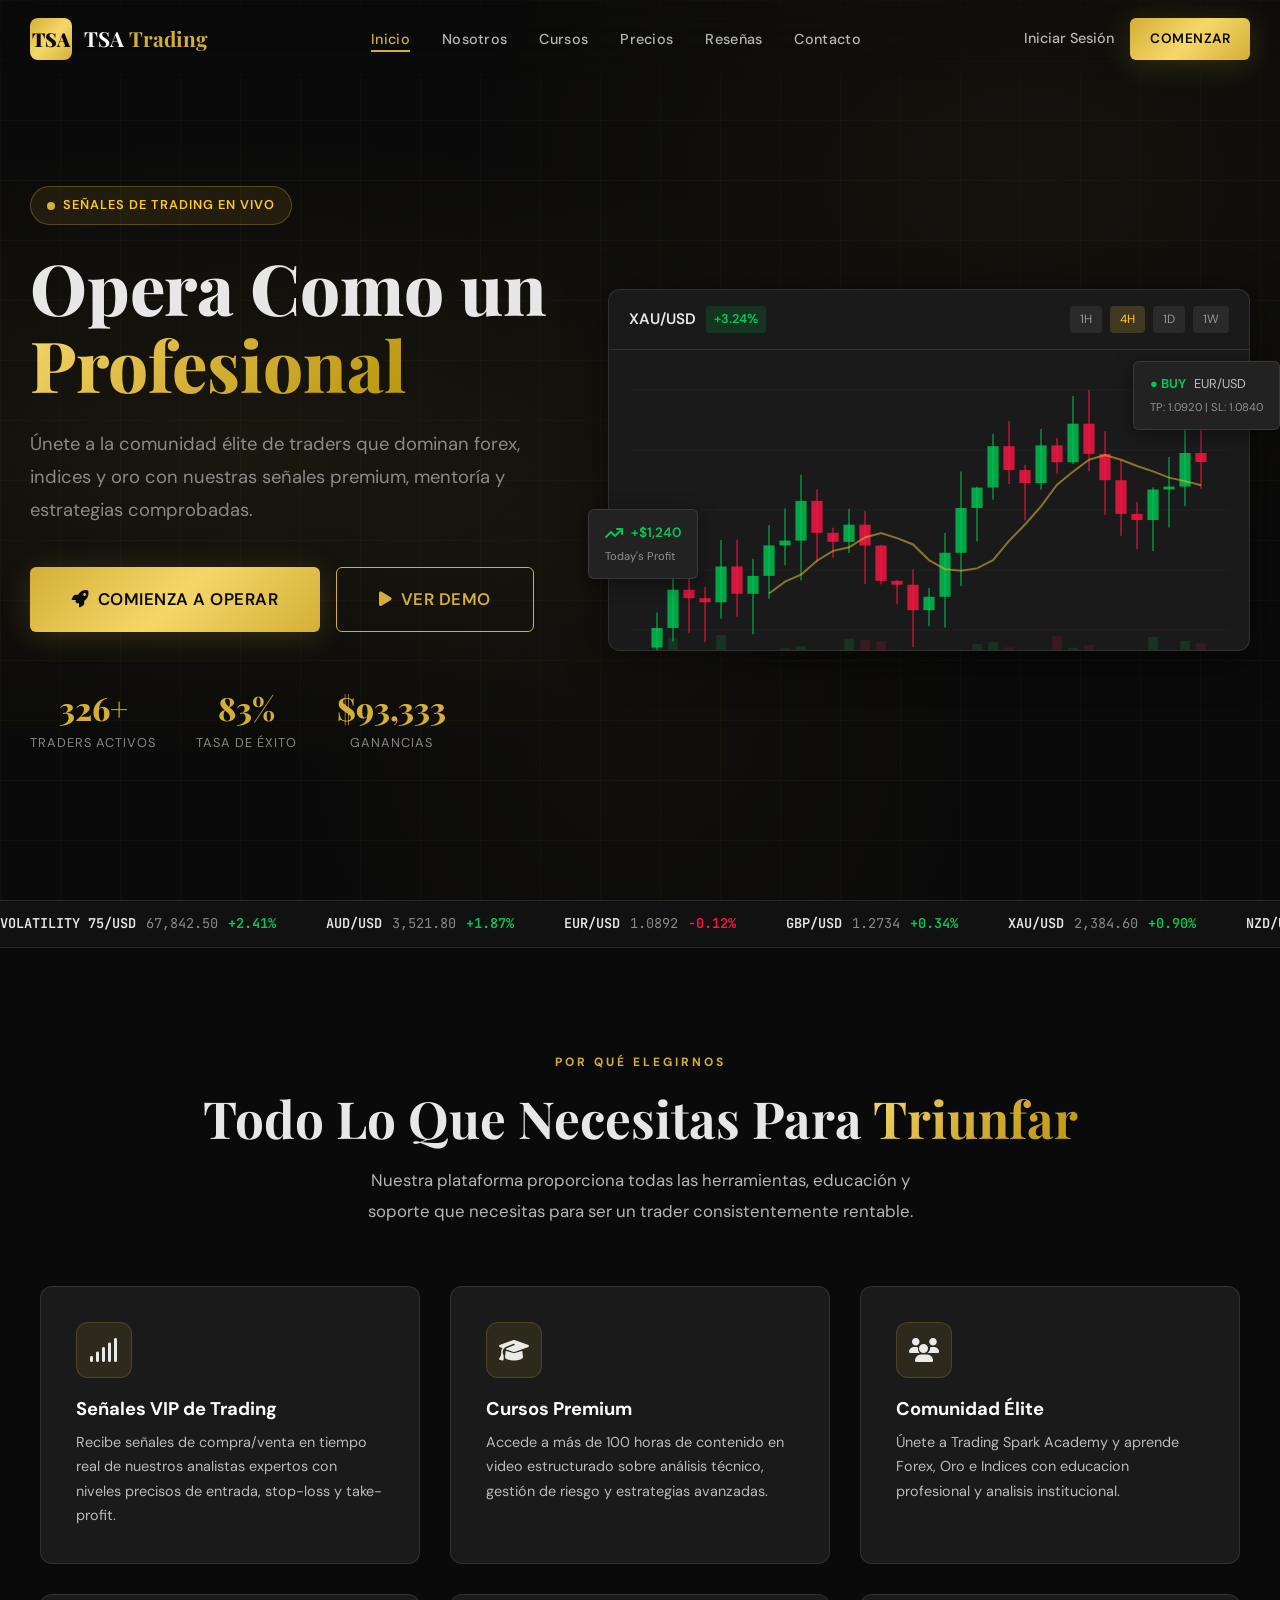
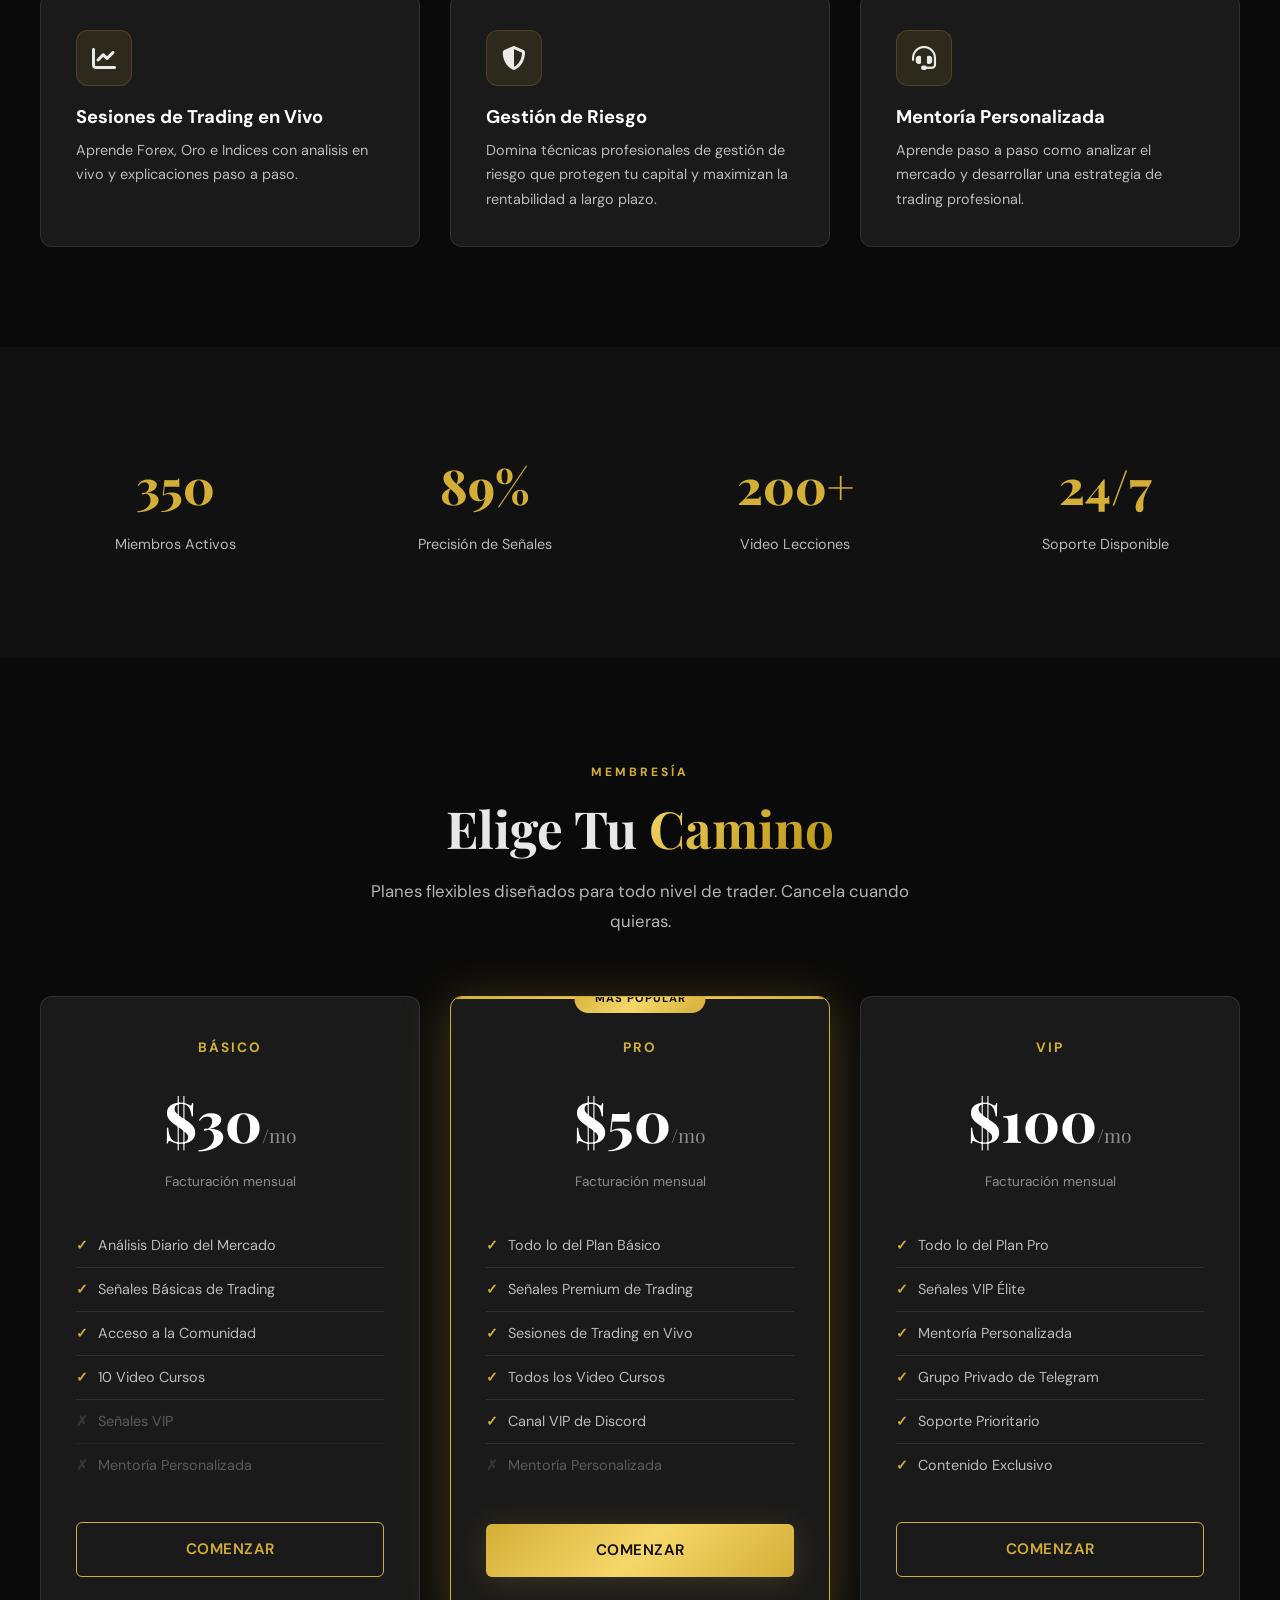
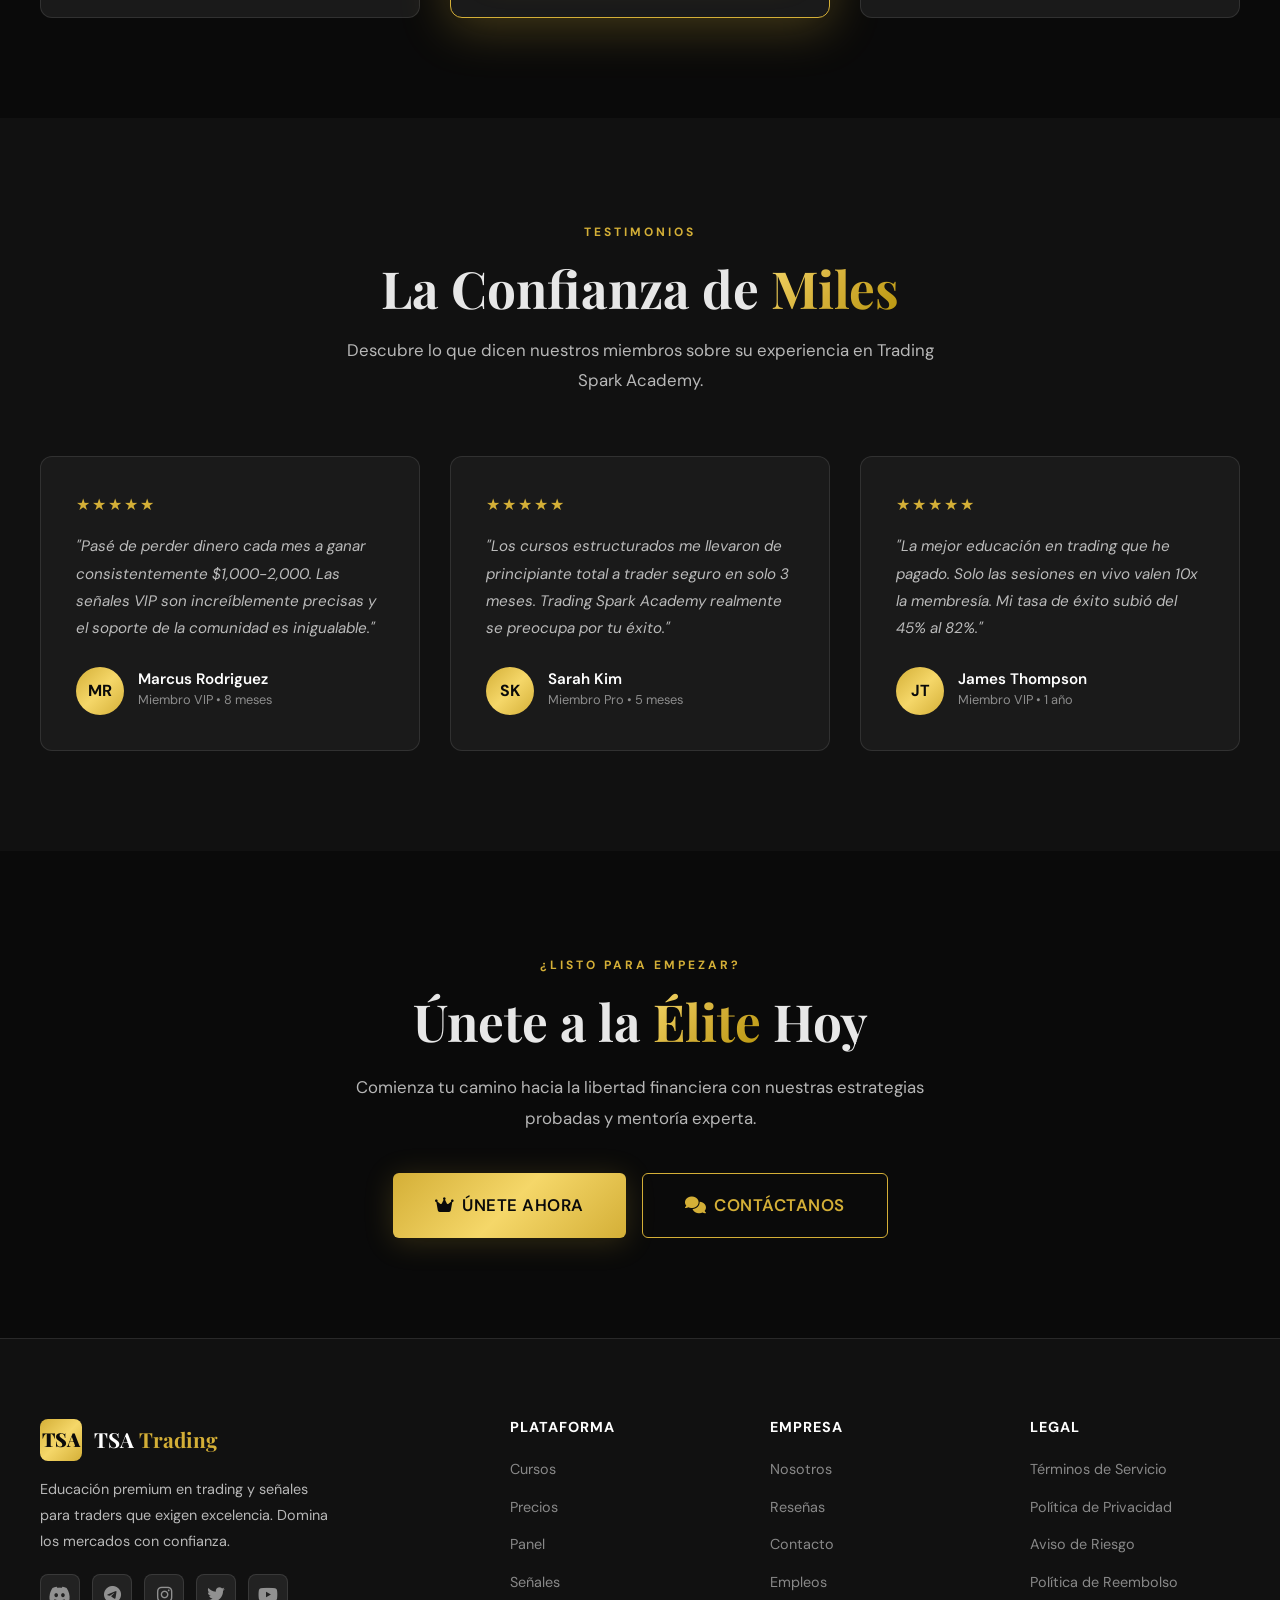
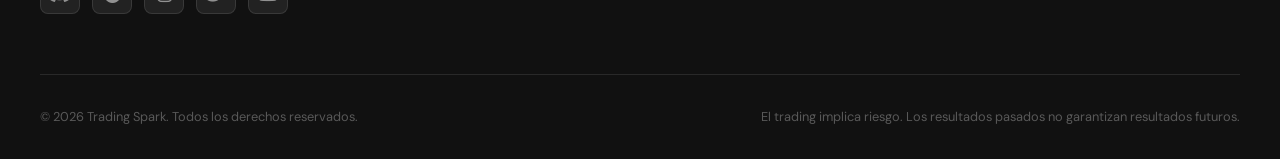
==== df-trading-academy/index.html @ 36296c8d "Add files via upload" ====
<!DOCTYPE html>
<html lang="es">
<head>
  <meta charset="UTF-8">
  <meta name="viewport" content="width=device-width, initial-scale=1.0">
  <title>Tading Spark Academy | Master the Markets</title>
  <link rel="stylesheet" href="css/styles.css">
  <link rel="stylesheet" href="https://cdnjs.cloudflare.com/ajax/libs/font-awesome/6.5.0/css/all.min.css">
  <meta name="description" content="Trading Spark Academy - Domina Forex, Oro e indices con educacion profesional y trading institucional.">
  <script src="js/i18n.js"></script>
</head>
<body>
  <!-- Navigation -->
  <nav class="navbar" id="navbar">
    <div class="nav-container">
      <a href="index.html" class="nav-logo">
        <div class="nav-logo-icon">TSA</div>
        <div class="nav-logo-text">TSA <span>Trading</span></div>
      </a>
      
      <ul class="nav-links">
        <li><a href="index.html" class="active" data-i18n="nav.home">Inicio</a></li>
        <li><a href="pages/about.html" data-i18n="nav.about">Nosotros</a></li>
        <li><a href="pages/courses.html" data-i18n="nav.courses">Cursos</a></li>
        <li><a href="pages/plans.html" data-i18n="nav.pricing">Precios</a></li>
        <li><a href="pages/testimonials.html" data-i18n="nav.reviews">Reseñas</a></li>
        <li><a href="pages/contact.html" data-i18n="nav.contact">Contacto</a></li>
      </ul>
      
      <div class="nav-actions">
        <a href="pages/login.html" class="nav-btn-login" data-i18n="nav.signin">Iniciar Sesión</a>
        <a href="pages/register.html" class="btn btn-gold btn-sm" data-i18n="nav.getstarted">Comenzar</a>
      </div>
      
      <div class="mobile-toggle" id="mobileToggle">
        <span></span><span></span><span></span>
      </div>
    </div>
  </nav>

  <!-- Hero Section -->
  <section class="hero">
    <div class="hero-bg"></div>
    <div class="hero-grid"></div>
    
    <div class="hero-content">
      <div class="hero-text">
        <div class="hero-badge">
          <span data-i18n="hero.badge">Señales de Trading en Vivo</span>
        </div>
        
        <h1 class="hero-title">
          <span data-i18n="hero.title1">Opera Como un</span><br>
          <span class="text-gold" data-i18n="hero.title2">Profesional</span>
        </h1>
        
        <p class="hero-subtitle" data-i18n="hero.subtitle">Únete a la comunidad élite de traders que dominan forex, indices y oro con nuestras señales premium, mentoría y estrategias comprobadas.</p>
        
        <div class="hero-ctas">
          <a href="pages/register.html" class="btn btn-gold btn-lg">
            <i class="fas fa-rocket"></i> <span data-i18n="hero.cta1">Comienza a Operar</span>
          </a>
          <a href="pages/courses.html" class="btn btn-outline btn-lg">
            <i class="fas fa-play"></i> <span data-i18n="hero.cta2">Ver Demo</span>
          </a>
        </div>
        
        <div class="hero-stats">
          <div class="hero-stat">
            <div class="hero-stat-value" data-i18n="hero.stat1.value">350+</div>
            <div class="hero-stat-label" data-i18n="hero.stat1.label">Traders Activos</div>
          </div>
          <div class="hero-stat">
            <div class="hero-stat-value" data-i18n="hero.stat2.value">89%</div>
            <div class="hero-stat-label" data-i18n="hero.stat2.label">Tasa de Éxito</div>
          </div>
          <div class="hero-stat">
            <div class="hero-stat-value" data-i18n="hero.stat3.value">$100000</div>
            <div class="hero-stat-label" data-i18n="hero.stat3.label">Ganancias</div>
          </div>
        </div>
      </div>
      
      <div class="hero-chart">
        <div class="chart-window">
          <div class="chart-header">
            <div class="chart-pair">
              <span class="chart-pair-name">XAU/USD</span>
              <span class="chart-pair-change positive">+3.24%</span>
            </div>
            <div class="chart-timeframes">
              <span class="chart-tf">1H</span>
              <span class="chart-tf active">4H</span>
              <span class="chart-tf">1D</span>
              <span class="chart-tf">1W</span>
            </div>
          </div>
          <div class="chart-body">
            <canvas id="heroChart" class="chart-canvas"></canvas>
          </div>
        </div>
        
        <div class="floating-card signal">
          <div style="display:flex;align-items:center;gap:8px;">
            <span style="color:var(--green);font-weight:700;font-size:0.8rem;">● BUY</span>
            <span style="font-size:0.8rem;color:var(--white-70);">EUR/USD</span>
          </div>
          <div style="font-size:0.7rem;color:var(--white-50);margin-top:4px;">TP: 1.0920 | SL: 1.0840</div>
        </div>
        
        <div class="floating-card profit">
          <div style="display:flex;align-items:center;gap:8px;">
            <i class="fas fa-arrow-trend-up" style="color:var(--green);"></i>
            <span style="font-size:0.85rem;font-weight:600;color:var(--green);">+$1,240</span>
          </div>
          <div style="font-size:0.7rem;color:var(--white-50);margin-top:4px;">Today's Profit</div>
        </div>
      </div>
    </div>
  </section>

  <!-- Ticker Strip -->
  <div class="ticker-strip">
    <div class="ticker-content" id="ticker">
      <div class="ticker-item"><span class="pair">VOLATILITY 75/USD</span><span class="price">67,842.50</span><span class="change up">+2.41%</span></div>
      <div class="ticker-item"><span class="pair">AUD/USD</span><span class="price">3,521.80</span><span class="change up">+1.87%</span></div>
      <div class="ticker-item"><span class="pair">EUR/USD</span><span class="price">1.0892</span><span class="change down">-0.12%</span></div>
      <div class="ticker-item"><span class="pair">GBP/USD</span><span class="price">1.2734</span><span class="change up">+0.34%</span></div>
      <div class="ticker-item"><span class="pair">XAU/USD</span><span class="price">2,384.60</span><span class="change up">+0.90%</span></div>
      <div class="ticker-item"><span class="pair">NZD/USD</span><span class="price">172.45</span><span class="change up">+5.23%</span></div>
      <div class="ticker-item"><span class="pair">USD/JPY</span><span class="price">154.82</span><span class="change down">-0.45%</span></div>
      <div class="ticker-item"><span class="pair">AAPL</span><span class="price">189.72</span><span class="change up">+1.12%</span></div>
      <div class="ticker-item"><span class="pair">VOLATILITY 75/USD</span><span class="price">67,842.50</span><span class="change up">+2.41%</span></div>
      <div class="ticker-item"><span class="pair">AUD/USD</span><span class="price">3,521.80</span><span class="change up">+1.87%</span></div>
      <div class="ticker-item"><span class="pair">EUR/USD</span><span class="price">1.0892</span><span class="change down">-0.12%</span></div>
      <div class="ticker-item"><span class="pair">GBP/USD</span><span class="price">1.2734</span><span class="change up">+0.34%</span></div>
      <div class="ticker-item"><span class="pair">XAU/USD</span><span class="price">2,384.60</span><span class="change up">+0.89%</span></div>
      <div class="ticker-item"><span class="pair">NZD/USD</span><span class="price">172.45</span><span class="change up">+5.23%</span></div>
      <div class="ticker-item"><span class="pair">USD/JPY</span><span class="price">154.82</span><span class="change down">-0.45%</span></div>
      <div class="ticker-item"><span class="pair">AAPL</span><span class="price">189.72</span><span class="change up">+1.12%</span></div>
    </div>
  </div>

  <!-- Features Section -->
  <section class="section">
    <div class="container">
      <div class="section-header animate-in">
        <span class="section-label" data-i18n="features.label">Por Qué Elegirnos</span>
        <h2 class="section-title"><span data-i18n="features.title">Todo Lo Que Necesitas Para</span> <span class="text-gold" data-i18n="features.title2">Triunfar</span></h2>
        <p class="section-desc" data-i18n="features.desc">Nuestra plataforma proporciona todas las herramientas, educación y soporte que necesitas para ser un trader consistentemente rentable.</p>
      </div>
      
      <div class="features-grid">
        <div class="card feature-card animate-in">
          <div class="feature-icon"><i class="fas fa-signal"></i></div>
          <h4 class="feature-title" data-i18n="feature1.title">Señales VIP de Trading</h4>
          <p class="feature-desc" data-i18n="feature1.desc">Recibe señales de compra/venta en tiempo real de nuestros analistas expertos con niveles precisos de entrada, stop-loss y take-profit.</p>
        </div>
        <div class="card feature-card animate-in">
          <div class="feature-icon"><i class="fas fa-graduation-cap"></i></div>
          <h4 class="feature-title" data-i18n="feature2.title">Cursos Premium</h4>
          <p class="feature-desc" data-i18n="feature2.desc">Accede a más de 100 horas de contenido en video estructurado sobre análisis técnico, gestión de riesgo y estrategias avanzadas.</p>
        </div>
        <div class="card feature-card animate-in">
          <div class="feature-icon"><i class="fas fa-users"></i></div>
          <h4 class="feature-title" data-i18n="feature3.title">Comunidad Élite</h4>
          <p class="feature-desc" data-i18n="feature3.desc">Únete a Trading Spark Academy y aprende Forex, Oro e Indices con educacion profesional y analisis institucional.</p>
        </div>
        <div class="card feature-card animate-in">
          <div class="feature-icon"><i class="fas fa-chart-line"></i></div>
          <h4 class="feature-title" data-i18n="feature4.title">Sesiones de Trading en Vivo</h4>
          <p class="feature-desc" data-i18n="feature4.desc">Aprende Forex, Oro e Indices con analisis en vivo y explicaciones paso a paso.</p>
        </div>
        <div class="card feature-card animate-in">
          <div class="feature-icon"><i class="fas fa-shield-halved"></i></div>
          <h4 class="feature-title" data-i18n="feature5.title">Gestión de Riesgo</h4>
          <p class="feature-desc" data-i18n="feature5.desc">Domina técnicas profesionales de gestión de riesgo que protegen tu capital y maximizan la rentabilidad a largo plazo.</p>
        </div>
        <div class="card feature-card animate-in">
          <div class="feature-icon"><i class="fas fa-headset"></i></div>
          <h4 class="feature-title" data-i18n="feature6.title">Mentoría Personalizada</h4>
          <p class="feature-desc" data-i18n="feature6.desc">Aprende paso a paso como analizar el mercado y desarrollar una estrategia de trading profesional.</p>
        </div>
      </div>
    </div>
  </section>

  <!-- Stats Banner -->
  <section class="section section-dark">
    <div class="container">
      <div style="display:grid;grid-template-columns:repeat(auto-fit,minmax(200px,1fr));gap:40px;text-align:center;">
        <div class="animate-in">
          <div style="font-family:var(--font-display);font-size:3rem;font-weight:800;color:var(--gold-500);">350</div>
          <p style="font-size:0.9rem;margin-top:8px;" data-i18n="stats.members">Miembros Activos</p>
        </div>
        <div class="animate-in">
          <div style="font-family:var(--font-display);font-size:3rem;font-weight:800;color:var(--gold-500);">89%</div>
          <p style="font-size:0.9rem;margin-top:8px;" data-i18n="stats.accuracy">Precisión de Señales</p>
        </div>
        <div class="animate-in">
          <div style="font-family:var(--font-display);font-size:3rem;font-weight:800;color:var(--gold-500);">200+</div>
          <p style="font-size:0.9rem;margin-top:8px;" data-i18n="stats.lessons">Video Lecciones</p>
        </div>
        <div class="animate-in">
          <div style="font-family:var(--font-display);font-size:3rem;font-weight:800;color:var(--gold-500);">24/7</div>
          <p style="font-size:0.9rem;margin-top:8px;" data-i18n="stats.support">Soporte Disponible</p>
        </div>
      </div>
    </div>
  </section>

  <!-- Pricing Preview -->
  <section class="section">
    <div class="container">
      <div class="section-header animate-in">
        <span class="section-label" data-i18n="pricing.label">Membresía</span>
        <h2 class="section-title"><span data-i18n="pricing.title">Elige Tu</span> <span class="text-gold" data-i18n="pricing.title2">Camino</span></h2>
        <p class="section-desc" data-i18n="pricing.desc">Planes flexibles diseñados para todo nivel de trader. Cancela cuando quieras.</p>
      </div>
      
      <div class="pricing-grid">
        <div class="card pricing-card animate-in">
          <div class="pricing-plan" data-i18n="pricing.basic">Básico</div>
          <div class="pricing-price">$30<span>/mo</span></div>
          <p class="pricing-period" data-i18n="pricing.monthly">Facturación mensual</p>
          <ul class="pricing-features">
            <li data-i18n="pf.basic1">Análisis Diario del Mercado</li>
            <li data-i18n="pf.basic2">Señales Básicas de Trading</li>
            <li data-i18n="pf.basic3">Acceso a la Comunidad</li>
            <li data-i18n="pf.basic4">10 Video Cursos</li>
            <li class="disabled" data-i18n="pf.basic5">Señales VIP</li>
            <li class="disabled" data-i18n="pf.basic6">Mentoría Personalizada</li>
          </ul>
          <a href="pages/register.html" class="btn btn-outline w-full" style="justify-content:center;" data-i18n="pricing.getstarted">Comenzar</a>
        </div>
        
        <div class="card pricing-card featured animate-in">
          <div class="pricing-badge" data-i18n="pricing.popular">Más Popular</div>
          <div class="pricing-plan" data-i18n="pricing.pro">Pro</div>
          <div class="pricing-price">$50<span>/mo</span></div>
          <p class="pricing-period" data-i18n="pricing.monthly">Facturación mensual</p>
          <ul class="pricing-features">
            <li data-i18n="pf.pro1">Todo lo del Plan Básico</li>
            <li data-i18n="pf.pro2">Señales Premium de Trading</li>
            <li data-i18n="pf.pro3">Sesiones de Trading en Vivo</li>
            <li data-i18n="pf.pro4">Todos los Video Cursos</li>
            <li data-i18n="pf.pro5">Canal VIP de Discord</li>
            <li class="disabled" data-i18n="pf.pro6">Mentoría Personalizada</li>
          </ul>
          <a href="pages/register.html" class="btn btn-gold w-full" style="justify-content:center;" data-i18n="pricing.getstarted">Comenzar</a>
        </div>
        
        <div class="card pricing-card animate-in">
          <div class="pricing-plan" data-i18n="pricing.vip">VIP</div>
          <div class="pricing-price">$100<span>/mo</span></div>
          <p class="pricing-period" data-i18n="pricing.monthly">Facturación mensual</p>
          <ul class="pricing-features">
            <li data-i18n="pf.vip1">Todo lo del Plan Pro</li>
            <li data-i18n="pf.vip2">Señales VIP Élite</li>
            <li data-i18n="pf.vip3">Mentoría Personalizada</li>
            <li data-i18n="pf.vip4">Grupo Privado de Telegram</li>
            <li data-i18n="pf.vip5">Soporte Prioritario</li>
            <li data-i18n="pf.vip6">Contenido Exclusivo</li>
          </ul>
          <a href="pages/register.html" class="btn btn-outline w-full" style="justify-content:center;" data-i18n="pricing.getstarted">Comenzar</a>
        </div>
      </div>
    </div>
  </section>

  <!-- Testimonials Preview -->
  <section class="section section-dark">
    <div class="container">
      <div class="section-header animate-in">
        <span class="section-label" data-i18n="testimonials.label">Testimonios</span>
        <h2 class="section-title"><span data-i18n="testimonials.title">La Confianza de</span> <span class="text-gold" data-i18n="testimonials.title2">Miles</span></h2>
        <p class="section-desc" data-i18n="testimonials.desc">Descubre lo que dicen nuestros miembros sobre su experiencia en Trading Spark Academy.</p>
      </div>
      
      <div class="testimonials-grid">
        <div class="card testimonial-card animate-in">
          <div class="testimonial-stars">&#9733;&#9733;&#9733;&#9733;&#9733;</div>
          <p class="testimonial-text" data-i18n="testimonial1.text">"Pasé de perder dinero cada mes a ganar consistentemente $1,000-2,000. Las señales VIP son increíblemente precisas y el soporte de la comunidad es inigualable."</p>
          <div class="testimonial-author">
            <div class="testimonial-avatar">MR</div>
            <div class="testimonial-info">
              <h5>Marcus Rodriguez</h5>
              <p data-i18n="testimonial1.role">Miembro VIP • 8 meses</p>
            </div>
          </div>
        </div>
        <div class="card testimonial-card animate-in">
          <div class="testimonial-stars">&#9733;&#9733;&#9733;&#9733;&#9733;</div>
          <p class="testimonial-text" data-i18n="testimonial2.text">"Los cursos estructurados me llevaron de principiante total a trader seguro en solo 3 meses. Trading Spark Academy realmente se preocupa por tu éxito."</p>
          <div class="testimonial-author">
            <div class="testimonial-avatar">SK</div>
            <div class="testimonial-info">
              <h5>Sarah Kim</h5>
              <p data-i18n="testimonial2.role">Miembro Pro • 5 meses</p>
            </div>
          </div>
        </div>
        <div class="card testimonial-card animate-in">
          <div class="testimonial-stars">&#9733;&#9733;&#9733;&#9733;&#9733;</div>
          <p class="testimonial-text" data-i18n="testimonial3.text">"La mejor educación en trading que he pagado. Solo las sesiones en vivo valen 10x la membresía. Mi tasa de éxito subió del 45% al 82%."</p>
          <div class="testimonial-author">
            <div class="testimonial-avatar">JT</div>
            <div class="testimonial-info">
              <h5>James Thompson</h5>
              <p data-i18n="testimonial3.role">Miembro VIP • 1 año</p>
            </div>
          </div>
        </div>
      </div>
    </div>
  </section>

  <!-- CTA Section -->
  <section class="section" style="text-align:center;">
    <div class="container">
      <div class="animate-in">
        <span class="section-label" data-i18n="cta.label">¿Listo Para Empezar?</span>
        <h2 class="section-title" style="margin-bottom:20px;"><span data-i18n="cta.title">Únete a la</span> <span class="text-gold" data-i18n="cta.title2">Élite</span> <span data-i18n="cta.title3">Hoy</span></h2>
        <p class="section-desc" style="margin-bottom:40px;" data-i18n="cta.desc">Comienza tu camino hacia la libertad financiera con nuestras estrategias probadas y mentoría experta.</p>
        <div style="display:flex;gap:16px;justify-content:center;flex-wrap:wrap;">
          <a href="pages/register.html" class="btn btn-gold btn-lg"><i class="fas fa-crown"></i> <span data-i18n="cta.join">Únete Ahora</span></a>
          <a href="pages/contact.html" class="btn btn-outline btn-lg"><i class="fas fa-comments"></i> <span data-i18n="cta.talk">Contáctanos</span></a>
        </div>
      </div>
    </div>
  </section>

  <!-- Footer -->
  <footer class="footer">
    <div class="footer-grid">
      <div class="footer-brand">
        <a href="index.html" class="nav-logo">
          <div class="nav-logo-icon">TSA</div>
          <div class="nav-logo-text">TSA <span>Trading</span></div>
        </a>
        <p data-i18n="footer.desc">Educación premium en trading y señales para traders que exigen excelencia. Domina los mercados con confianza.</p>
        <div class="footer-socials">
          <a href="#" class="footer-social"><i class="fab fa-discord"></i></a>
          <a href="#" class="footer-social"><i class="fab fa-telegram"></i></a>
          <a href="#" class="footer-social"><i class="fab fa-instagram"></i></a>
          <a href="#" class="footer-social"><i class="fab fa-twitter"></i></a>
          <a href="#" class="footer-social"><i class="fab fa-youtube"></i></a>
        </div>
      </div>
      <div class="footer-col">
        <h4 data-i18n="footer.platform">Plataforma</h4>
        <ul>
          <li><a href="pages/courses.html" data-i18n="footer.courses">Cursos</a></li>
          <li><a href="pages/plans.html" data-i18n="footer.pricing">Precios</a></li>
          <li><a href="pages/dashboard.html" data-i18n="footer.dashboard">Panel</a></li>
          <li><a href="pages/signals.html" data-i18n="footer.signals">Señales</a></li>
        </ul>
      </div>
      <div class="footer-col">
        <h4 data-i18n="footer.company">Empresa</h4>
        <ul>
          <li><a href="pages/about.html" data-i18n="footer.about">Nosotros</a></li>
          <li><a href="pages/testimonials.html" data-i18n="footer.reviews">Reseñas</a></li>
          <li><a href="pages/contact.html" data-i18n="footer.contact">Contacto</a></li>
          <li><a href="#" data-i18n="footer.careers">Empleos</a></li>
        </ul>
      </div>
      <div class="footer-col">
        <h4 data-i18n="footer.legal">Legal</h4>
        <ul>
          <li><a href="#" data-i18n="footer.terms">Términos de Servicio</a></li>
          <li><a href="#" data-i18n="footer.privacy">Política de Privacidad</a></li>
          <li><a href="#" data-i18n="footer.risk">Aviso de Riesgo</a></li>
          <li><a href="#" data-i18n="footer.refund">Política de Reembolso</a></li>
        </ul>
      </div>
    </div>
    <div class="footer-bottom">
      <p data-i18n="footer.rights">© 2024 Trading Spark. Todos los derechos reservados.</p>
      <p data-i18n="footer.disclaimer">El trading implica riesgo. Los resultados pasados no garantizan resultados futuros.</p>
    </div>
  </footer>

  <script src="js/main.js"></script>
</body>
</html>
---- df-trading-academy/css/styles.css ----
/* ═══════════════════════════════════════════════════════════════
   DF TRADING ACADEMY - Premium Design System
   Black & Gold Luxury Trading Platform
   ═══════════════════════════════════════════════════════════════ */

@import url('https://fonts.googleapis.com/css2?family=Playfair+Display:wght@400;500;600;700;800;900&family=DM+Sans:wght@300;400;500;600;700&family=JetBrains+Mono:wght@300;400;500;600&display=swap');

/* ─── CSS Variables ─── */
:root {
  --gold-100: #fff8e1;
  --gold-200: #ffe082;
  --gold-300: #ffd54f;
  --gold-400: #ffca28;
  --gold-500: #d4af37;
  --gold-600: #b8960c;
  --gold-700: #8b6914;
  --gold-gradient: linear-gradient(135deg, #d4af37 0%, #f5d769 50%, #d4af37 100%);
  --gold-gradient-text: linear-gradient(135deg, #f5d769 0%, #d4af37 50%, #b8960c 100%);
  --gold-shimmer: linear-gradient(90deg, transparent 0%, rgba(212,175,55,0.3) 50%, transparent 100%);
  
  --black-900: #0a0a0a;
  --black-800: #111111;
  --black-700: #1a1a1a;
  --black-600: #222222;
  --black-500: #2a2a2a;
  --black-400: #333333;
  --black-300: #444444;
  
  --white: #ffffff;
  --white-90: rgba(255,255,255,0.9);
  --white-70: rgba(255,255,255,0.7);
  --white-50: rgba(255,255,255,0.5);
  --white-30: rgba(255,255,255,0.3);
  --white-10: rgba(255,255,255,0.1);
  
  --green: #00c853;
  --red: #ff1744;
  --blue: #2196f3;
  
  --font-display: 'Playfair Display', serif;
  --font-body: 'DM Sans', sans-serif;
  --font-mono: 'JetBrains Mono', monospace;
  
  --radius-sm: 6px;
  --radius-md: 12px;
  --radius-lg: 20px;
  --radius-xl: 30px;
  
  --shadow-sm: 0 2px 8px rgba(0,0,0,0.3);
  --shadow-md: 0 4px 20px rgba(0,0,0,0.4);
  --shadow-lg: 0 8px 40px rgba(0,0,0,0.5);
  --shadow-gold: 0 4px 30px rgba(212,175,55,0.2);
  --shadow-gold-lg: 0 8px 50px rgba(212,175,55,0.3);
  
  --transition-fast: 0.2s cubic-bezier(0.4, 0, 0.2, 1);
  --transition-med: 0.4s cubic-bezier(0.4, 0, 0.2, 1);
  --transition-slow: 0.6s cubic-bezier(0.4, 0, 0.2, 1);
}

/* ─── Reset & Base ─── */
*, *::before, *::after {
  margin: 0;
  padding: 0;
  box-sizing: border-box;
}

html {
  scroll-behavior: smooth;
  font-size: 16px;
}

body {
  font-family: var(--font-body);
  background: var(--black-900);
  color: var(--white-90);
  line-height: 1.6;
  overflow-x: hidden;
  -webkit-font-smoothing: antialiased;
  -moz-osx-font-smoothing: grayscale;
}

/* ─── Scrollbar ─── */
::-webkit-scrollbar {
  width: 8px;
}
::-webkit-scrollbar-track {
  background: var(--black-800);
}
::-webkit-scrollbar-thumb {
  background: var(--gold-500);
  border-radius: 4px;
}
::-webkit-scrollbar-thumb:hover {
  background: var(--gold-400);
}

/* ─── Selection ─── */
::selection {
  background: rgba(212,175,55,0.3);
  color: var(--white);
}

/* ─── Typography ─── */
h1, h2, h3, h4, h5, h6 {
  font-family: var(--font-display);
  font-weight: 700;
  line-height: 1.2;
}

h1 { font-size: clamp(2.5rem, 5vw, 4.5rem); }
h2 { font-size: clamp(2rem, 4vw, 3.5rem); }
h3 { font-size: clamp(1.5rem, 3vw, 2rem); }
h4 { font-size: clamp(1.2rem, 2vw, 1.5rem); }

p {
  color: var(--white-70);
  font-size: 1rem;
  line-height: 1.8;
}

.text-gold {
  background: var(--gold-gradient-text);
  -webkit-background-clip: text;
  -webkit-text-fill-color: transparent;
  background-clip: text;
}

.text-shimmer {
  background: linear-gradient(90deg, var(--gold-500), var(--gold-300), var(--gold-500));
  background-size: 200% auto;
  -webkit-background-clip: text;
  -webkit-text-fill-color: transparent;
  background-clip: text;
  animation: shimmer 3s linear infinite;
}

@keyframes shimmer {
  to { background-position: 200% center; }
}

/* ─── Buttons ─── */
.btn {
  display: inline-flex;
  align-items: center;
  gap: 8px;
  padding: 14px 32px;
  font-family: var(--font-body);
  font-size: 0.95rem;
  font-weight: 600;
  text-decoration: none;
  border: none;
  border-radius: var(--radius-sm);
  cursor: pointer;
  transition: all var(--transition-fast);
  position: relative;
  overflow: hidden;
  letter-spacing: 0.5px;
  text-transform: uppercase;
}

.btn::before {
  content: '';
  position: absolute;
  top: 0;
  left: -100%;
  width: 100%;
  height: 100%;
  background: linear-gradient(90deg, transparent, rgba(255,255,255,0.15), transparent);
  transition: left 0.5s;
}

.btn:hover::before {
  left: 100%;
}

.btn-gold {
  background: var(--gold-gradient);
  color: var(--black-900);
  box-shadow: var(--shadow-gold);
}

.btn-gold:hover {
  transform: translateY(-2px);
  box-shadow: var(--shadow-gold-lg);
}

.btn-outline {
  background: transparent;
  color: var(--gold-500);
  border: 1.5px solid var(--gold-500);
}

.btn-outline:hover {
  background: rgba(212,175,55,0.1);
  transform: translateY(-2px);
  box-shadow: var(--shadow-gold);
}

.btn-dark {
  background: var(--black-600);
  color: var(--white-90);
  border: 1px solid var(--white-10);
}

.btn-dark:hover {
  background: var(--black-500);
  border-color: var(--gold-500);
  transform: translateY(-2px);
}

.btn-lg {
  padding: 18px 42px;
  font-size: 1.05rem;
}

.btn-sm {
  padding: 10px 20px;
  font-size: 0.85rem;
}

/* ─── Cards ─── */
.card {
  background: var(--black-700);
  border: 1px solid var(--white-10);
  border-radius: var(--radius-md);
  padding: 30px;
  transition: all var(--transition-med);
  position: relative;
  overflow: hidden;
}

.card::before {
  content: '';
  position: absolute;
  top: 0;
  left: 0;
  right: 0;
  height: 2px;
  background: var(--gold-gradient);
  opacity: 0;
  transition: opacity var(--transition-med);
}

.card:hover {
  transform: translateY(-5px);
  border-color: rgba(212,175,55,0.3);
  box-shadow: var(--shadow-gold);
}

.card:hover::before {
  opacity: 1;
}

.card-premium {
  background: linear-gradient(145deg, var(--black-700) 0%, var(--black-800) 100%);
  border: 1px solid rgba(212,175,55,0.3);
  box-shadow: var(--shadow-gold);
}

/* ─── Navigation ─── */
.navbar {
  position: fixed;
  top: 0;
  left: 0;
  right: 0;
  z-index: 1000;
  padding: 18px 0;
  transition: all var(--transition-med);
  backdrop-filter: blur(20px);
  -webkit-backdrop-filter: blur(20px);
}

.navbar.scrolled {
  padding: 12px 0;
  background: rgba(10,10,10,0.95);
  border-bottom: 1px solid var(--white-10);
}

.nav-container {
  max-width: 1300px;
  margin: 0 auto;
  padding: 0 30px;
  display: flex;
  align-items: center;
  justify-content: space-between;
}

.nav-logo {
  display: flex;
  align-items: center;
  gap: 12px;
  text-decoration: none;
}

.nav-logo-icon {
  width: 42px;
  height: 42px;
  background: var(--gold-gradient);
  border-radius: 8px;
  display: flex;
  align-items: center;
  justify-content: center;
  font-family: var(--font-display);
  font-weight: 900;
  font-size: 1.2rem;
  color: var(--black-900);
}

.nav-logo-text {
  font-family: var(--font-display);
  font-size: 1.3rem;
  font-weight: 700;
  color: var(--white);
}

.nav-logo-text span {
  color: var(--gold-500);
}

.nav-links {
  display: flex;
  align-items: center;
  gap: 32px;
  list-style: none;
}

.nav-links a {
  color: var(--white-70);
  text-decoration: none;
  font-size: 0.9rem;
  font-weight: 500;
  letter-spacing: 0.3px;
  transition: color var(--transition-fast);
  position: relative;
}

.nav-links a::after {
  content: '';
  position: absolute;
  bottom: -4px;
  left: 0;
  width: 0;
  height: 2px;
  background: var(--gold-500);
  transition: width var(--transition-fast);
}

.nav-links a:hover {
  color: var(--gold-400);
}

.nav-links a:hover::after {
  width: 100%;
}

.nav-links a.active {
  color: var(--gold-500);
}

.nav-links a.active::after {
  width: 100%;
}

.nav-actions {
  display: flex;
  align-items: center;
  gap: 16px;
}

.nav-btn-login {
  color: var(--white-70);
  text-decoration: none;
  font-size: 0.9rem;
  font-weight: 500;
  transition: color var(--transition-fast);
}

.nav-btn-login:hover {
  color: var(--gold-400);
}

/* Mobile Menu */
.mobile-toggle {
  display: none;
  flex-direction: column;
  gap: 5px;
  cursor: pointer;
  padding: 5px;
}

.mobile-toggle span {
  width: 25px;
  height: 2px;
  background: var(--gold-500);
  transition: all var(--transition-fast);
}

/* ─── Hero Section ─── */
.hero {
  min-height: 100vh;
  display: flex;
  align-items: center;
  position: relative;
  overflow: hidden;
  padding: 120px 30px 80px;
}

.hero-bg {
  position: absolute;
  inset: 0;
  background: 
    radial-gradient(ellipse at 20% 50%, rgba(212,175,55,0.08) 0%, transparent 50%),
    radial-gradient(ellipse at 80% 20%, rgba(212,175,55,0.05) 0%, transparent 40%),
    radial-gradient(ellipse at 50% 80%, rgba(212,175,55,0.03) 0%, transparent 40%);
}

.hero-grid {
  position: absolute;
  inset: 0;
  background-image: 
    linear-gradient(rgba(212,175,55,0.03) 1px, transparent 1px),
    linear-gradient(90deg, rgba(212,175,55,0.03) 1px, transparent 1px);
  background-size: 60px 60px;
  animation: gridMove 20s linear infinite;
}

@keyframes gridMove {
  0% { transform: translate(0, 0); }
  100% { transform: translate(60px, 60px); }
}

.hero-content {
  max-width: 1300px;
  margin: 0 auto;
  display: grid;
  grid-template-columns: 1fr 1fr;
  gap: 60px;
  align-items: center;
  position: relative;
  z-index: 2;
}

.hero-text {
  animation: fadeInUp 1s ease-out;
}

.hero-badge {
  display: inline-flex;
  align-items: center;
  gap: 8px;
  padding: 8px 16px;
  background: rgba(212,175,55,0.1);
  border: 1px solid rgba(212,175,55,0.3);
  border-radius: 50px;
  font-size: 0.8rem;
  color: var(--gold-400);
  font-weight: 600;
  text-transform: uppercase;
  letter-spacing: 1px;
  margin-bottom: 24px;
}

.hero-badge::before {
  content: '';
  width: 8px;
  height: 8px;
  background: var(--gold-500);
  border-radius: 50%;
  animation: pulse 2s infinite;
}

@keyframes pulse {
  0%, 100% { opacity: 1; transform: scale(1); }
  50% { opacity: 0.5; transform: scale(1.5); }
}

.hero-title {
  margin-bottom: 24px;
  font-size: clamp(3rem, 5.5vw, 4.8rem);
  font-weight: 800;
  line-height: 1.1;
}

.hero-subtitle {
  font-size: 1.15rem;
  color: var(--white-50);
  margin-bottom: 40px;
  max-width: 500px;
  line-height: 1.8;
}

.hero-ctas {
  display: flex;
  gap: 16px;
  flex-wrap: wrap;
  margin-bottom: 50px;
}

.hero-stats {
  display: flex;
  gap: 40px;
}

.hero-stat {
  text-align: center;
}

.hero-stat-value {
  font-family: var(--font-display);
  font-size: 2rem;
  font-weight: 800;
  color: var(--gold-500);
}

.hero-stat-label {
  font-size: 0.8rem;
  color: var(--white-50);
  text-transform: uppercase;
  letter-spacing: 1px;
}

/* Hero Chart */
.hero-chart {
  position: relative;
  animation: fadeInRight 1s ease-out 0.3s both;
}

.chart-window {
  background: var(--black-700);
  border: 1px solid var(--white-10);
  border-radius: var(--radius-md);
  overflow: hidden;
  box-shadow: var(--shadow-lg);
}

.chart-header {
  display: flex;
  align-items: center;
  justify-content: space-between;
  padding: 16px 20px;
  border-bottom: 1px solid var(--white-10);
}

.chart-pair {
  display: flex;
  align-items: center;
  gap: 10px;
}

.chart-pair-name {
  font-weight: 600;
  font-size: 0.95rem;
}

.chart-pair-change {
  font-size: 0.8rem;
  padding: 3px 8px;
  border-radius: 4px;
  font-weight: 600;
}

.chart-pair-change.positive {
  background: rgba(0,200,83,0.15);
  color: var(--green);
}

.chart-pair-change.negative {
  background: rgba(255,23,68,0.15);
  color: var(--red);
}

.chart-timeframes {
  display: flex;
  gap: 8px;
}

.chart-tf {
  padding: 4px 10px;
  font-size: 0.75rem;
  border-radius: 4px;
  background: var(--black-500);
  color: var(--white-50);
  cursor: pointer;
  transition: all var(--transition-fast);
}

.chart-tf.active {
  background: rgba(212,175,55,0.2);
  color: var(--gold-400);
}

.chart-body {
  padding: 20px;
  height: 300px;
  position: relative;
}

.chart-canvas {
  width: 100%;
  height: 100%;
}

/* Floating Elements */
.floating-card {
  position: absolute;
  background: var(--black-600);
  border: 1px solid var(--white-10);
  border-radius: var(--radius-sm);
  padding: 12px 16px;
  box-shadow: var(--shadow-md);
  animation: float 3s ease-in-out infinite;
}

@keyframes float {
  0%, 100% { transform: translateY(0); }
  50% { transform: translateY(-10px); }
}

.floating-card.signal {
  top: 20%;
  right: -30px;
  animation-delay: 0.5s;
}

.floating-card.profit {
  bottom: 20%;
  left: -20px;
  animation-delay: 1s;
}

/* ─── Ticker Strip ─── */
.ticker-strip {
  background: var(--black-800);
  border-top: 1px solid var(--white-10);
  border-bottom: 1px solid var(--white-10);
  padding: 12px 0;
  overflow: hidden;
  position: relative;
}

.ticker-content {
  display: flex;
  gap: 50px;
  animation: ticker 30s linear infinite;
  white-space: nowrap;
}

@keyframes ticker {
  0% { transform: translateX(0); }
  100% { transform: translateX(-50%); }
}

.ticker-item {
  display: flex;
  align-items: center;
  gap: 10px;
  font-size: 0.85rem;
  font-family: var(--font-mono);
}

.ticker-item .pair {
  color: var(--white-90);
  font-weight: 600;
}

.ticker-item .price {
  color: var(--white-50);
}

.ticker-item .change {
  font-weight: 600;
}

.ticker-item .change.up { color: var(--green); }
.ticker-item .change.down { color: var(--red); }

/* ─── Sections ─── */
.section {
  padding: 100px 30px;
  position: relative;
}

.section-dark {
  background: var(--black-800);
}

.container {
  max-width: 1200px;
  margin: 0 auto;
}

.section-header {
  text-align: center;
  margin-bottom: 60px;
}

.section-label {
  display: inline-block;
  font-size: 0.75rem;
  font-weight: 700;
  text-transform: uppercase;
  letter-spacing: 3px;
  color: var(--gold-500);
  margin-bottom: 16px;
}

.section-title {
  margin-bottom: 16px;
}

.section-desc {
  max-width: 600px;
  margin: 0 auto;
  font-size: 1.05rem;
}

/* ─── Features Grid ─── */
.features-grid {
  display: grid;
  grid-template-columns: repeat(auto-fit, minmax(320px, 1fr));
  gap: 30px;
}

.feature-card {
  padding: 35px;
}

.feature-icon {
  width: 56px;
  height: 56px;
  background: rgba(212,175,55,0.1);
  border: 1px solid rgba(212,175,55,0.2);
  border-radius: 12px;
  display: flex;
  align-items: center;
  justify-content: center;
  margin-bottom: 20px;
  font-size: 1.5rem;
}

.feature-title {
  font-family: var(--font-body);
  font-size: 1.15rem;
  font-weight: 700;
  margin-bottom: 10px;
  color: var(--white);
}

.feature-desc {
  font-size: 0.9rem;
  line-height: 1.7;
}

/* ─── Pricing ─── */
.pricing-grid {
  display: grid;
  grid-template-columns: repeat(auto-fit, minmax(300px, 1fr));
  gap: 30px;
  align-items: stretch;
}

.pricing-card {
  padding: 40px 35px;
  text-align: center;
  display: flex;
  flex-direction: column;
  position: relative;
}

.pricing-card.featured {
  border-color: var(--gold-500);
  transform: scale(1.05);
  box-shadow: var(--shadow-gold-lg);
}

.pricing-card.featured::before {
  opacity: 1;
}

.pricing-badge {
  position: absolute;
  top: -12px;
  left: 50%;
  transform: translateX(-50%);
  background: var(--gold-gradient);
  color: var(--black-900);
  padding: 5px 20px;
  border-radius: 50px;
  font-size: 0.7rem;
  font-weight: 700;
  text-transform: uppercase;
  letter-spacing: 1px;
}

.pricing-plan {
  font-size: 0.85rem;
  font-weight: 700;
  text-transform: uppercase;
  letter-spacing: 2px;
  color: var(--gold-500);
  margin-bottom: 16px;
}

.pricing-price {
  font-family: var(--font-display);
  font-size: 3.5rem;
  font-weight: 800;
  color: var(--white);
  margin-bottom: 5px;
}

.pricing-price span {
  font-size: 1.2rem;
  color: var(--white-50);
  font-weight: 400;
}

.pricing-period {
  font-size: 0.85rem;
  color: var(--white-50);
  margin-bottom: 30px;
}

.pricing-features {
  list-style: none;
  text-align: left;
  margin-bottom: 35px;
  flex: 1;
}

.pricing-features li {
  padding: 10px 0;
  font-size: 0.9rem;
  color: var(--white-70);
  display: flex;
  align-items: center;
  gap: 10px;
  border-bottom: 1px solid var(--white-10);
}

.pricing-features li:last-child {
  border-bottom: none;
}

.pricing-features li::before {
  content: '✓';
  color: var(--gold-500);
  font-weight: 700;
  font-size: 0.85rem;
}

.pricing-features li.disabled {
  opacity: 0.4;
}

.pricing-features li.disabled::before {
  content: '✗';
  color: var(--white-30);
}

/* ─── Testimonials ─── */
.testimonials-grid {
  display: grid;
  grid-template-columns: repeat(auto-fit, minmax(350px, 1fr));
  gap: 30px;
}

.testimonial-card {
  padding: 35px;
}

.testimonial-stars {
  color: var(--gold-500);
  margin-bottom: 16px;
  font-size: 1rem;
  letter-spacing: 2px;
}

.testimonial-text {
  font-size: 0.95rem;
  font-style: italic;
  margin-bottom: 24px;
  line-height: 1.8;
  color: var(--white-70);
}

.testimonial-author {
  display: flex;
  align-items: center;
  gap: 14px;
}

.testimonial-avatar {
  width: 48px;
  height: 48px;
  border-radius: 50%;
  background: var(--gold-gradient);
  display: flex;
  align-items: center;
  justify-content: center;
  font-weight: 700;
  color: var(--black-900);
  font-size: 1rem;
}

.testimonial-info h5 {
  font-family: var(--font-body);
  font-size: 0.95rem;
  font-weight: 600;
  color: var(--white);
}

.testimonial-info p {
  font-size: 0.8rem;
  color: var(--white-50);
}

/* ─── Footer ─── */
.footer {
  background: var(--black-800);
  border-top: 1px solid var(--white-10);
  padding: 80px 30px 30px;
}

.footer-grid {
  max-width: 1200px;
  margin: 0 auto;
  display: grid;
  grid-template-columns: 2fr 1fr 1fr 1fr;
  gap: 50px;
  margin-bottom: 60px;
}

.footer-brand p {
  margin-top: 16px;
  font-size: 0.9rem;
  max-width: 300px;
}

.footer-socials {
  display: flex;
  gap: 12px;
  margin-top: 20px;
}

.footer-social {
  width: 40px;
  height: 40px;
  background: var(--black-600);
  border: 1px solid var(--white-10);
  border-radius: 8px;
  display: flex;
  align-items: center;
  justify-content: center;
  text-decoration: none;
  color: var(--white-50);
  transition: all var(--transition-fast);
  font-size: 1.1rem;
}

.footer-social:hover {
  background: rgba(212,175,55,0.1);
  border-color: var(--gold-500);
  color: var(--gold-500);
  transform: translateY(-3px);
}

.footer-col h4 {
  font-family: var(--font-body);
  font-size: 0.9rem;
  font-weight: 700;
  text-transform: uppercase;
  letter-spacing: 1px;
  color: var(--white);
  margin-bottom: 20px;
}

.footer-col ul {
  list-style: none;
}

.footer-col ul li {
  margin-bottom: 12px;
}

.footer-col ul li a {
  color: var(--white-50);
  text-decoration: none;
  font-size: 0.9rem;
  transition: color var(--transition-fast);
}

.footer-col ul li a:hover {
  color: var(--gold-400);
}

.footer-bottom {
  max-width: 1200px;
  margin: 0 auto;
  padding-top: 30px;
  border-top: 1px solid var(--white-10);
  display: flex;
  justify-content: space-between;
  align-items: center;
  flex-wrap: wrap;
  gap: 16px;
}

.footer-bottom p {
  font-size: 0.8rem;
  color: var(--white-30);
}

/* ─── Auth Pages ─── */
.auth-page {
  min-height: 100vh;
  display: flex;
  align-items: center;
  justify-content: center;
  padding: 100px 30px;
  position: relative;
}

.auth-container {
  width: 100%;
  max-width: 440px;
  position: relative;
  z-index: 2;
}

.auth-card {
  background: var(--black-700);
  border: 1px solid var(--white-10);
  border-radius: var(--radius-lg);
  padding: 50px 40px;
  box-shadow: var(--shadow-lg);
}

.auth-header {
  text-align: center;
  margin-bottom: 36px;
}

.auth-header h2 {
  font-size: 1.8rem;
  margin-bottom: 8px;
}

.auth-header p {
  font-size: 0.9rem;
}

.form-group {
  margin-bottom: 20px;
}

.form-label {
  display: block;
  font-size: 0.85rem;
  font-weight: 600;
  color: var(--white-70);
  margin-bottom: 8px;
}

.form-input {
  width: 100%;
  padding: 14px 18px;
  background: var(--black-600);
  border: 1px solid var(--white-10);
  border-radius: var(--radius-sm);
  color: var(--white);
  font-family: var(--font-body);
  font-size: 0.95rem;
  transition: all var(--transition-fast);
  outline: none;
}

.form-input:focus {
  border-color: var(--gold-500);
  box-shadow: 0 0 0 3px rgba(212,175,55,0.1);
}

.form-input::placeholder {
  color: var(--white-30);
}

.form-row {
  display: flex;
  justify-content: space-between;
  align-items: center;
  margin-bottom: 24px;
}

.form-check {
  display: flex;
  align-items: center;
  gap: 8px;
  font-size: 0.85rem;
  color: var(--white-50);
}

.form-check input[type="checkbox"] {
  accent-color: var(--gold-500);
}

.form-link {
  color: var(--gold-500);
  text-decoration: none;
  font-size: 0.85rem;
  font-weight: 500;
  transition: color var(--transition-fast);
}

.form-link:hover {
  color: var(--gold-300);
}

.form-divider {
  display: flex;
  align-items: center;
  gap: 16px;
  margin: 24px 0;
}

.form-divider::before,
.form-divider::after {
  content: '';
  flex: 1;
  height: 1px;
  background: var(--white-10);
}

.form-divider span {
  font-size: 0.8rem;
  color: var(--white-30);
}

.social-login {
  display: flex;
  gap: 12px;
}

.social-login-btn {
  flex: 1;
  padding: 12px;
  background: var(--black-600);
  border: 1px solid var(--white-10);
  border-radius: var(--radius-sm);
  color: var(--white-70);
  font-size: 1.1rem;
  cursor: pointer;
  transition: all var(--transition-fast);
  display: flex;
  align-items: center;
  justify-content: center;
}

.social-login-btn:hover {
  border-color: var(--gold-500);
  background: rgba(212,175,55,0.05);
}

/* ─── Dashboard ─── */
.dashboard {
  display: flex;
  min-height: 100vh;
}

.sidebar {
  width: 280px;
  background: var(--black-800);
  border-right: 1px solid var(--white-10);
  padding: 24px 0;
  position: fixed;
  top: 0;
  bottom: 0;
  left: 0;
  overflow-y: auto;
  z-index: 100;
}

.sidebar-logo {
  padding: 0 24px 30px;
  border-bottom: 1px solid var(--white-10);
  margin-bottom: 24px;
}

.sidebar-nav {
  list-style: none;
  padding: 0 12px;
}

.sidebar-nav li {
  margin-bottom: 4px;
}

.sidebar-nav a {
  display: flex;
  align-items: center;
  gap: 12px;
  padding: 12px 16px;
  color: var(--white-50);
  text-decoration: none;
  font-size: 0.9rem;
  font-weight: 500;
  border-radius: var(--radius-sm);
  transition: all var(--transition-fast);
}

.sidebar-nav a:hover {
  background: var(--black-600);
  color: var(--white-90);
}

.sidebar-nav a.active {
  background: rgba(212,175,55,0.1);
  color: var(--gold-500);
  border-left: 3px solid var(--gold-500);
}

.sidebar-nav a .nav-icon {
  width: 20px;
  text-align: center;
  font-size: 1.1rem;
}

.main-content {
  flex: 1;
  margin-left: 280px;
  padding: 30px;
  min-height: 100vh;
}

.dash-header {
  display: flex;
  justify-content: space-between;
  align-items: center;
  margin-bottom: 36px;
  padding-bottom: 24px;
  border-bottom: 1px solid var(--white-10);
}

.dash-greeting h2 {
  font-size: 1.6rem;
  font-family: var(--font-body);
  font-weight: 700;
}

.dash-greeting p {
  font-size: 0.9rem;
  margin-top: 4px;
}

.dash-user {
  display: flex;
  align-items: center;
  gap: 14px;
}

.dash-user-avatar {
  width: 44px;
  height: 44px;
  border-radius: 50%;
  background: var(--gold-gradient);
  display: flex;
  align-items: center;
  justify-content: center;
  font-weight: 700;
  color: var(--black-900);
}

.dash-user-info {
  text-align: right;
}

.dash-user-info h5 {
  font-family: var(--font-body);
  font-size: 0.9rem;
  font-weight: 600;
  color: var(--white);
}

.dash-user-info p {
  font-size: 0.75rem;
  color: var(--gold-500);
}

/* Dashboard Stats */
.dash-stats {
  display: grid;
  grid-template-columns: repeat(auto-fit, minmax(240px, 1fr));
  gap: 20px;
  margin-bottom: 36px;
}

.stat-card {
  background: var(--black-700);
  border: 1px solid var(--white-10);
  border-radius: var(--radius-md);
  padding: 24px;
  display: flex;
  align-items: center;
  gap: 16px;
}

.stat-icon {
  width: 48px;
  height: 48px;
  border-radius: 12px;
  display: flex;
  align-items: center;
  justify-content: center;
  font-size: 1.3rem;
}

.stat-icon.gold { background: rgba(212,175,55,0.15); }
.stat-icon.green { background: rgba(0,200,83,0.15); }
.stat-icon.blue { background: rgba(33,150,243,0.15); }
.stat-icon.purple { background: rgba(156,39,176,0.15); }

.stat-info h4 {
  font-family: var(--font-body);
  font-size: 1.5rem;
  font-weight: 700;
  color: var(--white);
}

.stat-info p {
  font-size: 0.8rem;
  color: var(--white-50);
}

/* Signals Table */
.signals-section {
  background: var(--black-700);
  border: 1px solid var(--white-10);
  border-radius: var(--radius-md);
  padding: 24px;
  margin-bottom: 30px;
}

.signals-header {
  display: flex;
  justify-content: space-between;
  align-items: center;
  margin-bottom: 20px;
}

.signals-header h3 {
  font-family: var(--font-body);
  font-size: 1.1rem;
  font-weight: 700;
}

.signal-table {
  width: 100%;
  border-collapse: collapse;
}

.signal-table th {
  text-align: left;
  font-size: 0.75rem;
  font-weight: 600;
  text-transform: uppercase;
  letter-spacing: 1px;
  color: var(--white-30);
  padding: 12px 16px;
  border-bottom: 1px solid var(--white-10);
}

.signal-table td {
  padding: 14px 16px;
  font-size: 0.9rem;
  border-bottom: 1px solid rgba(255,255,255,0.05);
}

.signal-table tr:hover td {
  background: rgba(212,175,55,0.03);
}

.signal-badge {
  padding: 4px 10px;
  border-radius: 4px;
  font-size: 0.75rem;
  font-weight: 600;
  text-transform: uppercase;
}

.signal-badge.buy {
  background: rgba(0,200,83,0.15);
  color: var(--green);
}

.signal-badge.sell {
  background: rgba(255,23,68,0.15);
  color: var(--red);
}

.signal-badge.hold {
  background: rgba(33,150,243,0.15);
  color: var(--blue);
}

/* ─── About Page ─── */
.about-hero {
  padding: 160px 30px 100px;
  text-align: center;
  position: relative;
}

.about-grid {
  display: grid;
  grid-template-columns: 1fr 1fr;
  gap: 60px;
  align-items: center;
}

.about-image {
  height: 400px;
  background: linear-gradient(135deg, var(--black-600), var(--black-700));
  border: 1px solid var(--white-10);
  border-radius: var(--radius-lg);
  display: flex;
  align-items: center;
  justify-content: center;
  position: relative;
  overflow: hidden;
}

.about-image::before {
  content: '';
  position: absolute;
  inset: 0;
  background: 
    radial-gradient(circle at 30% 50%, rgba(212,175,55,0.1), transparent 50%),
    radial-gradient(circle at 70% 30%, rgba(212,175,55,0.05), transparent 40%);
}

.team-grid {
  display: grid;
  grid-template-columns: repeat(auto-fit, minmax(250px, 1fr));
  gap: 30px;
}

.team-card {
  text-align: center;
  padding: 30px;
}

.team-avatar {
  width: 80px;
  height: 80px;
  border-radius: 50%;
  background: var(--gold-gradient);
  margin: 0 auto 16px;
  display: flex;
  align-items: center;
  justify-content: center;
  font-size: 1.8rem;
  color: var(--black-900);
  font-weight: 700;
}

/* ─── Contact Page ─── */
.contact-grid {
  display: grid;
  grid-template-columns: 1fr 1fr;
  gap: 50px;
}

.contact-form {
  background: var(--black-700);
  border: 1px solid var(--white-10);
  border-radius: var(--radius-lg);
  padding: 40px;
}

.contact-info-card {
  display: flex;
  align-items: center;
  gap: 16px;
  padding: 20px;
  background: var(--black-700);
  border: 1px solid var(--white-10);
  border-radius: var(--radius-md);
  margin-bottom: 16px;
  transition: all var(--transition-fast);
}

.contact-info-card:hover {
  border-color: rgba(212,175,55,0.3);
}

.contact-info-icon {
  width: 48px;
  height: 48px;
  background: rgba(212,175,55,0.1);
  border-radius: 10px;
  display: flex;
  align-items: center;
  justify-content: center;
  font-size: 1.2rem;
}

/* ─── Courses ─── */
.courses-grid {
  display: grid;
  grid-template-columns: repeat(auto-fit, minmax(340px, 1fr));
  gap: 30px;
}

.course-card {
  overflow: hidden;
  border-radius: var(--radius-md);
}

.course-thumb {
  height: 200px;
  background: linear-gradient(135deg, var(--black-600), var(--black-500));
  position: relative;
  display: flex;
  align-items: center;
  justify-content: center;
}

.course-thumb::after {
  content: '▶';
  width: 50px;
  height: 50px;
  background: rgba(212,175,55,0.9);
  border-radius: 50%;
  display: flex;
  align-items: center;
  justify-content: center;
  color: var(--black-900);
  font-size: 1.1rem;
  opacity: 0;
  transition: opacity var(--transition-fast);
}

.course-card:hover .course-thumb::after {
  opacity: 1;
}

.course-body {
  padding: 24px;
}

.course-tag {
  display: inline-block;
  padding: 4px 10px;
  background: rgba(212,175,55,0.1);
  color: var(--gold-500);
  border-radius: 4px;
  font-size: 0.7rem;
  font-weight: 700;
  text-transform: uppercase;
  letter-spacing: 1px;
  margin-bottom: 12px;
}

.course-title {
  font-family: var(--font-body);
  font-size: 1.1rem;
  font-weight: 700;
  margin-bottom: 8px;
  color: var(--white);
}

.course-meta {
  display: flex;
  align-items: center;
  gap: 16px;
  font-size: 0.8rem;
  color: var(--white-50);
}

.course-progress {
  margin-top: 16px;
  height: 4px;
  background: var(--black-500);
  border-radius: 2px;
  overflow: hidden;
}

.course-progress-bar {
  height: 100%;
  background: var(--gold-gradient);
  border-radius: 2px;
  transition: width 1s ease;
}

/* ─── Animations ─── */
@keyframes fadeInUp {
  from { opacity: 0; transform: translateY(30px); }
  to { opacity: 1; transform: translateY(0); }
}

@keyframes fadeInRight {
  from { opacity: 0; transform: translateX(30px); }
  to { opacity: 1; transform: translateX(0); }
}

@keyframes fadeInLeft {
  from { opacity: 0; transform: translateX(-30px); }
  to { opacity: 1; transform: translateX(0); }
}

@keyframes scaleIn {
  from { opacity: 0; transform: scale(0.9); }
  to { opacity: 1; transform: scale(1); }
}

.animate-in {
  opacity: 0;
  transform: translateY(30px);
  transition: all 0.8s cubic-bezier(0.4, 0, 0.2, 1);
}

.animate-in.visible {
  opacity: 1;
  transform: translateY(0);
}

/* ─── Responsive ─── */
@media (max-width: 1024px) {
  .hero-content {
    grid-template-columns: 1fr;
    text-align: center;
  }
  
  .hero-subtitle {
    margin: 0 auto 40px;
  }
  
  .hero-ctas {
    justify-content: center;
  }
  
  .hero-stats {
    justify-content: center;
  }
  
  .hero-chart {
    max-width: 600px;
    margin: 0 auto;
  }
  
  .footer-grid {
    grid-template-columns: 1fr 1fr;
    gap: 30px;
  }
  
  .about-grid, .contact-grid {
    grid-template-columns: 1fr;
  }
  
  .pricing-card.featured {
    transform: scale(1);
  }
  
  .sidebar {
    transform: translateX(-100%);
    transition: transform var(--transition-med);
  }
  
  .sidebar.open {
    transform: translateX(0);
  }
  
  .main-content {
    margin-left: 0;
  }
}

@media (max-width: 768px) {
  .nav-links {
    display: none;
  }
  
  .mobile-toggle {
    display: flex;
  }
  
  .hero {
    padding: 140px 20px 60px;
  }
  
  .hero-title {
    font-size: 2.5rem;
  }
  
  .section {
    padding: 70px 20px;
  }
  
  .features-grid, .testimonials-grid, .courses-grid {
    grid-template-columns: 1fr;
  }
  
  .pricing-grid {
    grid-template-columns: 1fr;
    max-width: 400px;
    margin: 0 auto;
  }
  
  .footer-grid {
    grid-template-columns: 1fr;
  }
  
  .dash-stats {
    grid-template-columns: 1fr;
  }
  
  .auth-card {
    padding: 35px 25px;
  }
  
  .hero-stats {
    gap: 20px;
  }
}

@media (max-width: 480px) {
  .hero-ctas {
    flex-direction: column;
    align-items: center;
  }
  
  .btn-lg {
    width: 100%;
    justify-content: center;
  }
}

/* ─── Utility ─── */
.hidden { display: none !important; }
.block { display: block; }
.flex { display: flex; }
.grid { display: grid; }
.relative { position: relative; }
.overflow-hidden { overflow: hidden; }
.text-center { text-align: center; }
.mb-0 { margin-bottom: 0; }
.mb-8 { margin-bottom: 8px; }
.mb-16 { margin-bottom: 16px; }
.mb-24 { margin-bottom: 24px; }
.mb-32 { margin-bottom: 32px; }
.mb-48 { margin-bottom: 48px; }
.mt-16 { margin-top: 16px; }
.mt-24 { margin-top: 24px; }
.gap-12 { gap: 12px; }
.gap-16 { gap: 16px; }
.w-full { width: 100%; }

/* ─── Language Switcher ─── */
.lang-switcher {
  display: flex;
  align-items: center;
  gap: 4px;
  background: var(--black-600);
  border: 1px solid var(--white-10);
  border-radius: 8px;
  padding: 3px;
}

.lang-btn {
  display: flex;
  align-items: center;
  gap: 4px;
  padding: 6px 10px;
  background: transparent;
  border: none;
  border-radius: 6px;
  color: var(--white-50);
  font-family: var(--font-body);
  font-size: 0.75rem;
  font-weight: 600;
  cursor: pointer;
  transition: all var(--transition-fast);
  letter-spacing: 0.5px;
}

.lang-btn:hover {
  color: var(--white-90);
  background: var(--black-500);
}

.lang-btn.active {
  background: rgba(212,175,55,0.15);
  color: var(--gold-500);
  box-shadow: 0 0 8px rgba(212,175,55,0.1);
}

.lang-flag {
  font-size: 0.9rem;
}

.lang-btn-mini {
  padding: 4px 10px;
  background: var(--black-600);
  border: 1px solid var(--white-10);
  border-radius: 4px;
  color: var(--white-50);
  font-family: var(--font-body);
  font-size: 0.7rem;
  font-weight: 700;
  cursor: pointer;
  transition: all var(--transition-fast);
  letter-spacing: 0.5px;
}

.lang-btn-mini:hover {
  color: var(--white-90);
  border-color: var(--white-30);
}

.lang-btn-mini.active {
  background: rgba(212,175,55,0.15);
  color: var(--gold-500);
  border-color: rgba(212,175,55,0.3);
}

@media (max-width: 768px) {
  .lang-switcher {
    position: fixed;
    top: 16px;
    right: 60px;
    z-index: 1001;
  }
}
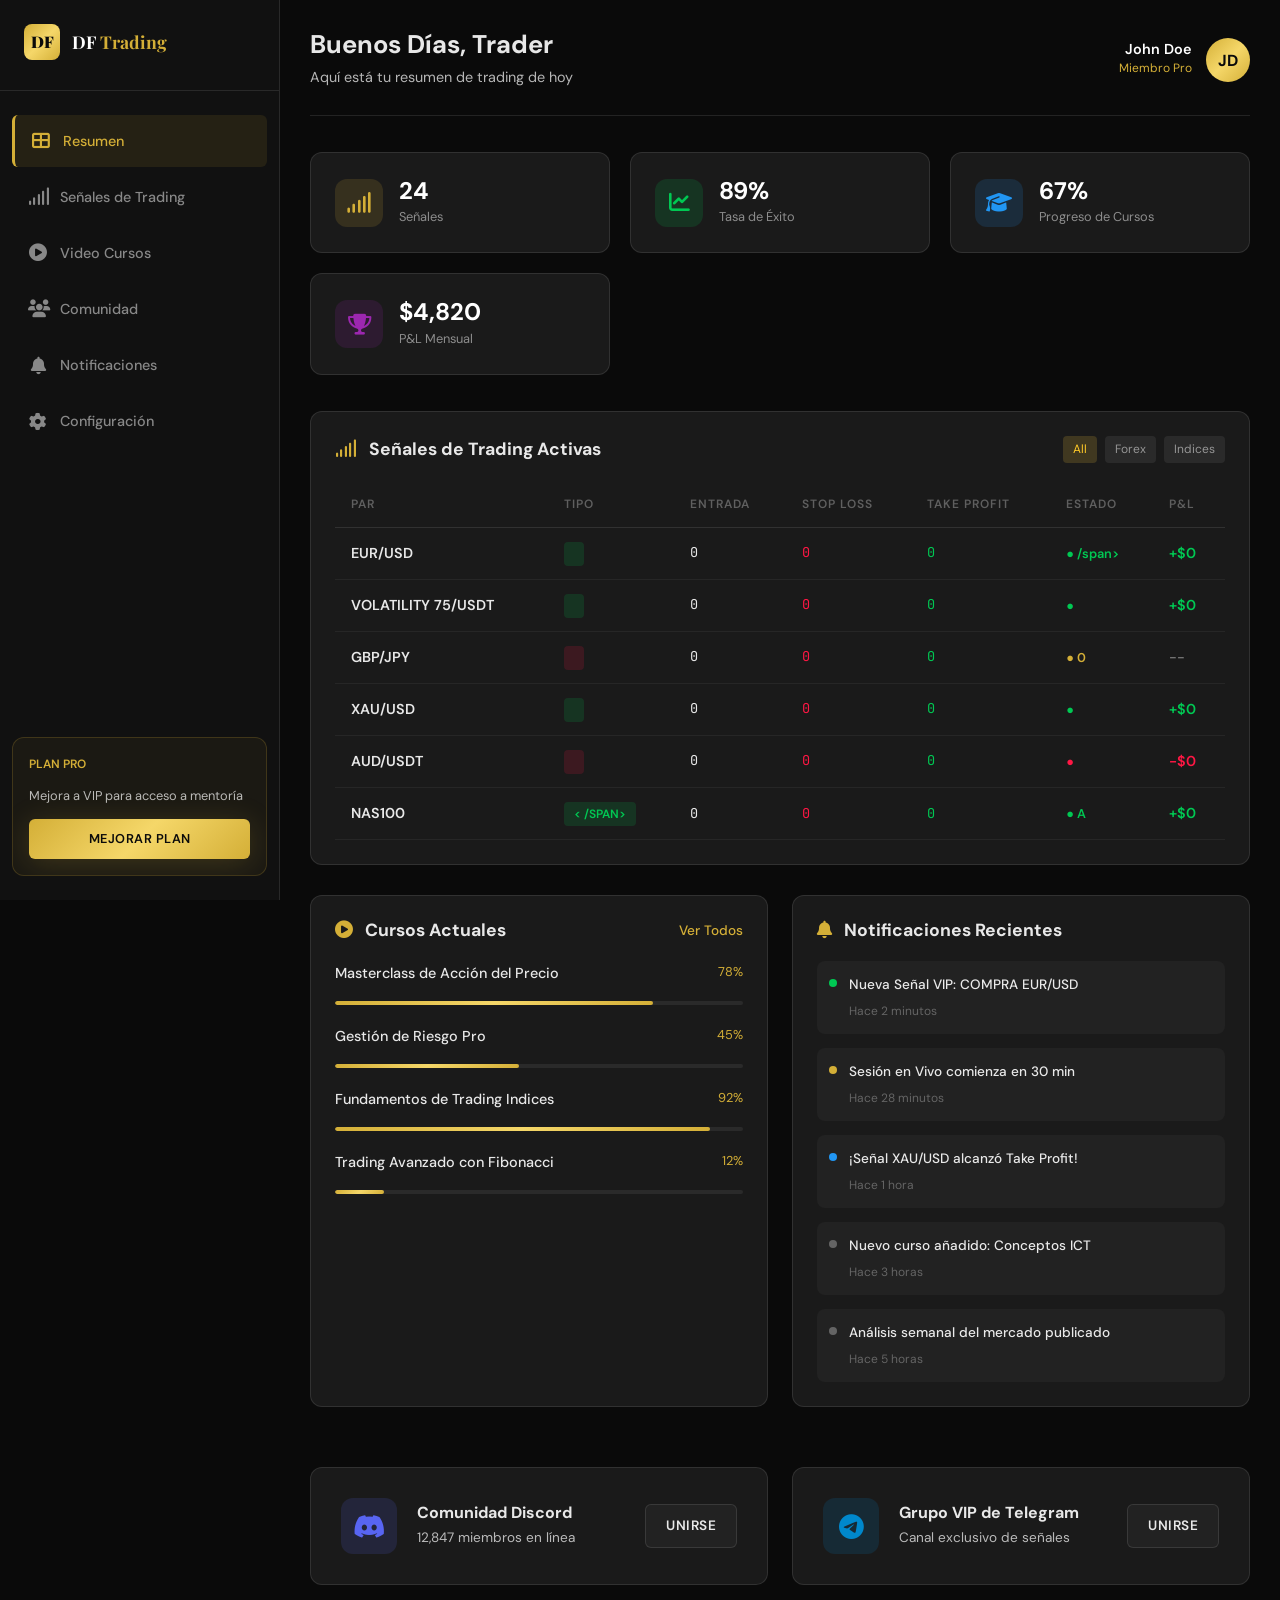
==== commit 0ea8dfdd: "Add files via upload" ====
--- a/df-trading-academy/index.html
+++ b/df-trading-academy/index.html
@@ -1,3 +1,17 @@
+<!DOCTYPE html>
+<html>
+<head>
+  <meta charset="UTF-8">
+  <title>Trading Spark</title>
+</head>
+<body>
+
+<script>
+window.location.href = "pages/dashboard.html";
+</script>
+
+</body>
+</html>
 <!DOCTYPE html>
 <html lang="es">
 <head>
